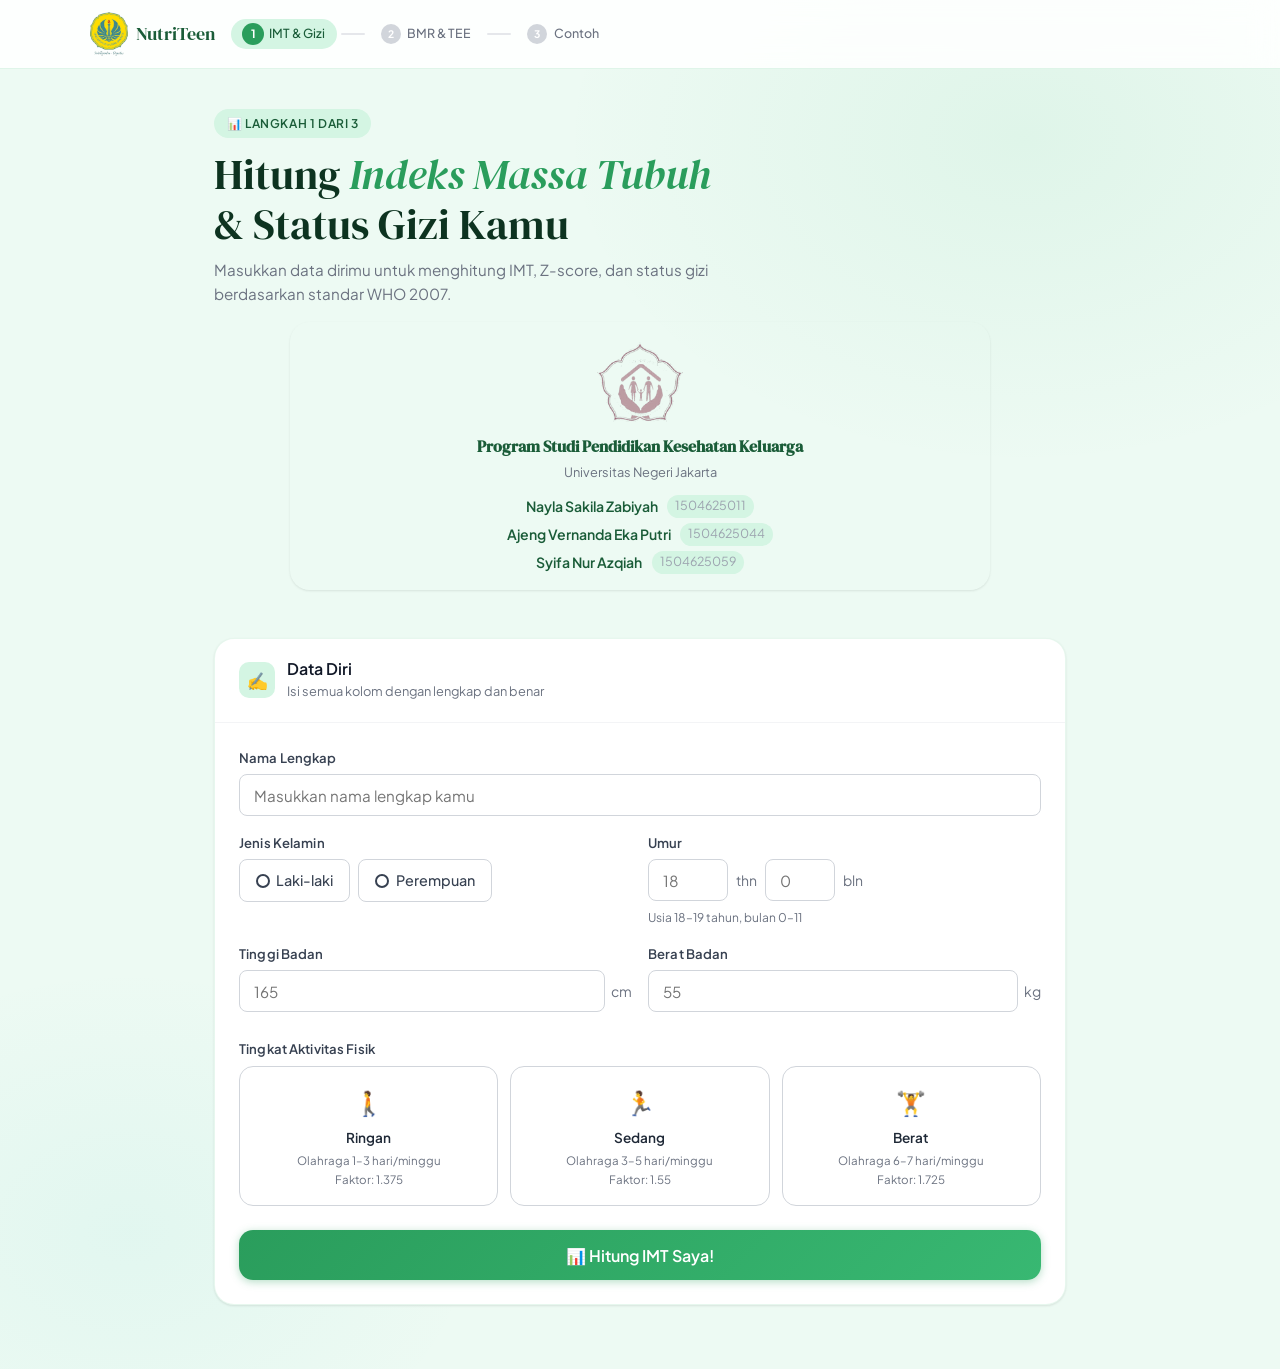
==== index.html @ 0982f043 "Upload Web Structure" ====
<!DOCTYPE html>
<html lang="id">
<head>
  <meta charset="UTF-8">
  <meta name="viewport" content="width=device-width, initial-scale=1.0">
  <title>NutriTeen — IMT & Analisis</title>
  <style>
@import url('https://fonts.googleapis.com/css2?family=DM+Serif+Display:ital@0;1&family=Plus+Jakarta+Sans:wght@300;400;500;600;700&display=swap');

:root {
  --green-900: #0d3320;
  --green-800: #1a5c38;
  --green-700: #227a4a;
  --green-600: #2a9d5c;
  --green-500: #38b872;
  --green-400: #5ecf8f;
  --green-300: #90e0b5;
  --green-100: #d4f5e3;
  --green-50:  #edfaf3;

  --teal-600: #0f7a76;
  --teal-400: #2abfb8;
  --teal-100: #ccf2f0;

  --blue-600: #1e5fa8;
  --blue-100: #dbeafe;

  --amber-600: #b45309;
  --amber-100: #fef3c7;

  --red-600: #dc2626;
  --red-100: #fee2e2;

  --neutral-900: #111827;
  --neutral-800: #1f2937;
  --neutral-700: #374151;
  --neutral-600: #4b5563;
  --neutral-500: #6b7280;
  --neutral-400: #9ca3af;
  --neutral-300: #d1d5db;
  --neutral-200: #e5e7eb;
  --neutral-100: #f3f4f6;
  --neutral-50:  #f9fafb;

  --white: #ffffff;

  --font-display: 'DM Serif Display', Georgia, serif;
  --font-body: 'Plus Jakarta Sans', sans-serif;

  --radius-sm: 8px;
  --radius-md: 14px;
  --radius-lg: 20px;
  --radius-xl: 28px;

  --shadow-sm: 0 1px 3px rgba(0,0,0,0.06), 0 1px 2px rgba(0,0,0,0.04);
  --shadow-md: 0 4px 12px rgba(0,0,0,0.08), 0 2px 4px rgba(0,0,0,0.04);
  --shadow-lg: 0 12px 32px rgba(0,0,0,0.10), 0 4px 8px rgba(0,0,0,0.04);
}

*, *::before, *::after { box-sizing: border-box; margin: 0; padding: 0; }

html { scroll-behavior: smooth; font-size: 16px; }

body {
  font-family: var(--font-body);
  background: var(--green-50);
  color: var(--neutral-900);
  min-height: 100vh;
  line-height: 1.6;
  background-image:
    radial-gradient(ellipse 60% 40% at 80% 10%, rgba(56,184,114,0.08) 0%, transparent 60%),
    radial-gradient(ellipse 50% 35% at 10% 90%, rgba(42,191,184,0.06) 0%, transparent 55%);
}

/* ─── NAVBAR ─────────────────────────────────────────── */
.navbar {
  position: sticky;
  top: 0;
  z-index: 100;
  background: rgba(255,255,255,0.88);
  backdrop-filter: blur(14px);
  -webkit-backdrop-filter: blur(14px);
  border-bottom: 1px solid rgba(56,184,114,0.15);
  padding: 0 1.5rem;
}
.navbar-inner {
  max-width: 1100px;
  margin: 0 auto;
  display: flex;
  align-items: center;
  gap: 1rem;
  height: 68px;
}
.navbar-center-brand {
  display: flex;
  align-items: center;
  gap: 0.6rem;
  margin: 0 auto;
}
.navbar-group-names {
  display: flex;
  flex-direction: column;
  gap: 1px;
  font-size: 0.7rem;
  color: var(--neutral-600);
  line-height: 1.4;
}
.navbar-group-names span { white-space: nowrap; }
.navbar-group-names em {
  font-style: normal;
  color: var(--neutral-400);
  margin-left: 0.2rem;
}
.navbar-logo {
  display: flex;
  align-items: center;
  gap: 0.5rem;
  text-decoration: none;
}
.navbar-logo-icon {
  width: 32px;
  height: 32px;
  background: linear-gradient(135deg, var(--green-500), var(--teal-400));
  border-radius: 8px;
  display: flex;
  align-items: center;
  justify-content: center;
  color: white;
  font-size: 16px;
}
.navbar-logo-text {
  font-family: var(--font-display);
  font-size: 1.1rem;
  color: var(--green-800);
  font-weight: 400;
}
.navbar-steps {
  display: flex;
  align-items: center;
  gap: 0.25rem;
}
.navbar-connector {
  width: 24px;
  height: 2px;
  background: var(--neutral-200);
  border-radius: 2px;
  position: relative;
  overflow: hidden;
}
.navbar-connector::after {
  content: '';
  position: absolute;
  inset: 0;
  background: var(--green-400);
  transform: scaleX(0);
  transform-origin: left;
  transition: transform 0.4s ease 0.1s;
}
.navbar-connector.done::after { transform: scaleX(1); }
.navbar-step {
  display: flex;
  align-items: center;
  gap: 0.4rem;
  padding: 0.3rem 0.75rem;
  border-radius: 999px;
  font-size: 0.78rem;
  font-weight: 500;
  color: var(--neutral-500);
  text-decoration: none;
  transition: all 0.2s;
  white-space: nowrap;
}
.navbar-step:hover { color: var(--green-700); background: var(--green-50); }
.navbar-step.active { background: var(--green-100); color: var(--green-800); }
.navbar-step.done   { color: var(--green-700); }
.navbar-step-num {
  width: 20px;
  height: 20px;
  border-radius: 50%;
  background: var(--neutral-300);
  display: flex;
  align-items: center;
  justify-content: center;
  font-size: 0.65rem;
  font-weight: 700;
  flex-shrink: 0;
  transition: background 0.25s, transform 0.25s;
  color: white;
}
.navbar-step.active .navbar-step-num { background: var(--green-600); transform: scale(1.1); }
.navbar-step.done   .navbar-step-num { background: var(--green-500); }
.navbar-step.done   .navbar-step-num .step-num-txt { display: none; }
.navbar-step.done   .navbar-step-num::after { content: '✓'; font-size: 0.7rem; }
.navbar-step-num span { color: white; }

/* ─── PAGE HERO ─────────────────────────────────────── */
.hero {
  max-width: 900px;
  margin: 0 auto;
  padding: 2.5rem 1.5rem 1rem;
}
.hero-label {
  display: inline-flex;
  align-items: center;
  gap: 0.4rem;
  background: var(--green-100);
  color: var(--green-800);
  padding: 0.3rem 0.8rem;
  border-radius: 999px;
  font-size: 0.75rem;
  font-weight: 600;
  letter-spacing: 0.05em;
  text-transform: uppercase;
  margin-bottom: 0.75rem;
}
.hero h1 {
  font-family: var(--font-display);
  font-size: clamp(1.8rem, 4vw, 2.6rem);
  color: var(--green-900);
  line-height: 1.2;
  margin-bottom: 0.5rem;
  font-weight: 400;
}
.hero h1 em {
  font-style: italic;
  color: var(--green-600);
}
.hero p {
  color: var(--neutral-500);
  font-size: 0.95rem;
  max-width: 520px;
}

/* ─── MAIN CONTENT ───────────────────────────────────── */
.page-body {
  max-width: 900px;
  margin: 0 auto;
  padding: 1.5rem 1.5rem 4rem;
  display: flex;
  flex-direction: column;
  gap: 1.5rem;
}

/* ─── CARD ───────────────────────────────────────────── */
.card {
  background: var(--white);
  border-radius: var(--radius-lg);
  box-shadow: var(--shadow-sm);
  border: 1px solid rgba(56,184,114,0.12);
  overflow: hidden;
}
.card-header {
  padding: 1.25rem 1.5rem;
  border-bottom: 1px solid var(--neutral-100);
  display: flex;
  align-items: center;
  gap: 0.75rem;
}
.card-header-icon {
  width: 36px;
  height: 36px;
  border-radius: 10px;
  display: flex;
  align-items: center;
  justify-content: center;
  font-size: 17px;
  flex-shrink: 0;
}
.card-header-icon.green  { background: var(--green-100); }
.card-header-icon.teal   { background: var(--teal-100); }
.card-header-icon.blue   { background: var(--blue-100); }
.card-header-icon.amber  { background: var(--amber-100); }
.card-header h2 {
  font-size: 1rem;
  font-weight: 600;
  color: var(--neutral-900);
  line-height: 1.3;
}
.card-header p {
  font-size: 0.8rem;
  color: var(--neutral-500);
  margin-top: 0.1rem;
}
.card-body { padding: 1.5rem; }

/* ─── FORM ELEMENTS ──────────────────────────────────── */
.form-grid {
  display: grid;
  grid-template-columns: 1fr 1fr;
  gap: 1rem;
}
.form-grid.cols-3 { grid-template-columns: 1fr 1fr 1fr; }
.form-full { grid-column: 1 / -1; }

.form-group { display: flex; flex-direction: column; gap: 0.4rem; }
.form-label {
  font-size: 0.82rem;
  font-weight: 600;
  color: var(--neutral-700);
  letter-spacing: 0.01em;
}
.form-input {
  width: 100%;
  padding: 0.65rem 0.9rem;
  border: 1.5px solid var(--neutral-300);
  border-radius: var(--radius-sm);
  font-family: var(--font-body);
  font-size: 0.95rem;
  color: var(--neutral-900);
  background: var(--white);
  transition: border-color 0.2s, box-shadow 0.2s;
  outline: none;
  appearance: none;
}
.form-input:focus {
  border-color: var(--green-500);
  box-shadow: 0 0 0 3px rgba(56,184,114,0.15);
}
.form-input.error { border-color: var(--red-600); }
.form-hint {
  font-size: 0.75rem;
  color: var(--neutral-500);
}
.form-error {
  font-size: 0.75rem;
  color: var(--red-600);
  display: none;
}
.form-error.show { display: block; }

/* Radio group */
.radio-group {
  display: flex;
  gap: 0.5rem;
  flex-wrap: wrap;
}
.radio-btn {
  display: flex;
  align-items: center;
  gap: 0.4rem;
  padding: 0.55rem 1rem;
  border: 1.5px solid var(--neutral-300);
  border-radius: var(--radius-sm);
  cursor: pointer;
  font-size: 0.9rem;
  font-weight: 500;
  color: var(--neutral-700);
  transition: all 0.18s;
  user-select: none;
}
.radio-btn:hover { border-color: var(--green-400); color: var(--green-700); }
.radio-btn input { display: none; }
.radio-btn.checked {
  background: var(--green-100);
  border-color: var(--green-500);
  color: var(--green-800);
}
.radio-dot {
  width: 14px; height: 14px;
  border-radius: 50%;
  border: 2px solid currentColor;
  display: flex; align-items: center; justify-content: center;
  flex-shrink: 0;
}
.radio-btn.checked .radio-dot::after {
  content: '';
  width: 6px; height: 6px;
  border-radius: 50%;
  background: var(--green-600);
}

/* Aktivitas cards */
.aktivitas-grid {
  display: grid;
  grid-template-columns: repeat(3, 1fr);
  gap: 0.75rem;
}
.aktivitas-card {
  border: 1.5px solid var(--neutral-300);
  border-radius: var(--radius-md);
  padding: 1rem;
  cursor: pointer;
  transition: all 0.18s;
  text-align: center;
}
.aktivitas-card:hover { border-color: var(--green-400); }
.aktivitas-card.checked {
  border-color: var(--green-500);
  background: var(--green-50);
}
.aktivitas-card input { display: none; }
.aktivitas-card .ak-icon { font-size: 1.5rem; margin-bottom: 0.4rem; }
.aktivitas-card .ak-title { font-size: 0.85rem; font-weight: 600; color: var(--neutral-800); }
.aktivitas-card .ak-desc { font-size: 0.72rem; color: var(--neutral-500); margin-top: 0.2rem; }

/* ─── BUTTONS ─────────────────────────────────────────── */
.btn {
  display: inline-flex;
  align-items: center;
  justify-content: center;
  gap: 0.5rem;
  padding: 0.75rem 1.5rem;
  border-radius: var(--radius-sm);
  font-family: var(--font-body);
  font-size: 0.95rem;
  font-weight: 600;
  border: none;
  cursor: pointer;
  transition: all 0.2s;
  text-decoration: none;
}
.btn-primary {
  background: linear-gradient(135deg, var(--green-600), var(--green-500));
  color: white;
  box-shadow: 0 2px 8px rgba(42,157,92,0.35);
}
.btn-primary:hover {
  background: linear-gradient(135deg, var(--green-700), var(--green-600));
  box-shadow: 0 4px 14px rgba(42,157,92,0.40);
  transform: translateY(-1px);
}
.btn-secondary {
  background: var(--white);
  color: var(--green-700);
  border: 1.5px solid var(--green-300);
}
.btn-secondary:hover {
  background: var(--green-50);
  border-color: var(--green-500);
}
.btn-teal {
  background: linear-gradient(135deg, var(--teal-600), var(--teal-400));
  color: white;
  box-shadow: 0 2px 8px rgba(42,191,184,0.3);
}
.btn-teal:hover {
  opacity: 0.9;
  transform: translateY(-1px);
}
.btn-outline {
  background: transparent;
  color: var(--neutral-600);
  border: 1.5px solid var(--neutral-300);
}
.btn-outline:hover { background: var(--neutral-100); }
.btn-lg { padding: 0.9rem 2rem; font-size: 1rem; border-radius: var(--radius-md); }
.btn-full { width: 100%; }

/* ─── RESULT CARD — STAGGERED ANIMATION ──────────────── */
@keyframes fadeUp {
  from { opacity: 0; transform: translateY(20px); }
  to   { opacity: 1; transform: translateY(0); }
}

/* Halaman 2 & 3 — cards animate on page load immediately */
.page-body > .result-section {
  opacity: 0;
  animation: fadeUp 0.45s cubic-bezier(0.22,1,0.36,1) forwards;
}
.page-body > .result-section:nth-child(1) { animation-delay: 0.05s; }
.page-body > .result-section:nth-child(2) { animation-delay: 0.13s; }
.page-body > .result-section:nth-child(3) { animation-delay: 0.21s; }
.page-body > .result-section:nth-child(4) { animation-delay: 0.29s; }
.page-body > .result-section:nth-child(5) { animation-delay: 0.37s; }
.page-body > .result-section:nth-child(6) { animation-delay: 0.45s; }
.page-body > .result-section:nth-child(7) { animation-delay: 0.53s; }

/* hasilSection cards: animate only when parent NOT hidden.
   Cards start invisible via inline opacity override, JS triggers animation */
#hasilSection:not(.hidden) .result-section {
  opacity: 0;
  animation: fadeUp 0.45s cubic-bezier(0.22,1,0.36,1) forwards;
}
#hasilSection:not(.hidden) .result-section:nth-child(1) { animation-delay: 0.05s; }
#hasilSection:not(.hidden) .result-section:nth-child(2) { animation-delay: 0.13s; }
#hasilSection:not(.hidden) .result-section:nth-child(3) { animation-delay: 0.21s; }
#hasilSection:not(.hidden) .result-section:nth-child(4) { animation-delay: 0.29s; }
#hasilSection:not(.hidden) .result-section:nth-child(5) { animation-delay: 0.37s; }
#hasilSection:not(.hidden) .result-section:nth-child(6) { animation-delay: 0.45s; }

.result-highlight {
  background: linear-gradient(135deg, var(--green-800), var(--green-600));
  border-radius: var(--radius-lg);
  padding: 1.75rem;
  color: white;
  display: flex;
  align-items: center;
  gap: 1.5rem;
  flex-wrap: wrap;
}
.result-highlight .big-num {
  font-family: var(--font-display);
  font-size: 3rem;
  line-height: 1;
}
.result-highlight .result-label {
  font-size: 0.85rem;
  opacity: 0.8;
  margin-bottom: 0.25rem;
}
.result-highlight .result-status {
  display: inline-flex;
  align-items: center;
  gap: 0.4rem;
  background: rgba(255,255,255,0.2);
  border-radius: 999px;
  padding: 0.3rem 0.8rem;
  font-size: 0.82rem;
  font-weight: 600;
  margin-top: 0.5rem;
}

/* Formula box */
.formula-box {
  background: var(--neutral-50);
  border: 1px solid var(--neutral-200);
  border-radius: var(--radius-md);
  padding: 1rem 1.25rem;
  font-family: 'Courier New', monospace;
  font-size: 0.88rem;
  color: var(--neutral-700);
  line-height: 1.8;
}
.formula-box .formula-line { display: block; }
.formula-box .formula-result {
  color: var(--green-700);
  font-weight: 700;
  border-top: 1px solid var(--neutral-200);
  margin-top: 0.5rem;
  padding-top: 0.5rem;
}

/* Stats row */
.stats-row {
  display: grid;
  grid-template-columns: repeat(auto-fit, minmax(140px, 1fr));
  gap: 0.75rem;
}
.stat-item {
  background: var(--neutral-50);
  border: 1px solid var(--neutral-200);
  border-radius: var(--radius-md);
  padding: 1rem;
}
.stat-item .stat-label { font-size: 0.75rem; color: var(--neutral-500); font-weight: 500; }
.stat-item .stat-value { font-size: 1.3rem; font-weight: 700; color: var(--neutral-900); margin-top: 0.2rem; }
.stat-item .stat-unit { font-size: 0.75rem; color: var(--neutral-500); font-weight: 400; }
.stat-item.accent-green { border-color: var(--green-300); background: var(--green-50); }
.stat-item.accent-green .stat-value { color: var(--green-700); }
.stat-item.accent-teal { border-color: var(--teal-100); background: rgba(42,191,184,0.06); }
.stat-item.accent-teal .stat-value { color: var(--teal-600); }

/* ─── TABLE ───────────────────────────────────────────── */
.data-table {
  width: 100%;
  border-collapse: collapse;
  font-size: 0.875rem;
}
.data-table th {
  background: var(--green-800);
  color: white;
  padding: 0.6rem 0.9rem;
  text-align: left;
  font-weight: 600;
  font-size: 0.8rem;
}
.data-table th:first-child { border-radius: var(--radius-sm) 0 0 0; }
.data-table th:last-child  { border-radius: 0 var(--radius-sm) 0 0; }
.data-table td {
  padding: 0.55rem 0.9rem;
  border-bottom: 1px solid var(--neutral-100);
  color: var(--neutral-700);
}
.data-table tr:last-child td { border-bottom: none; }
.data-table tr:nth-child(even) td { background: var(--neutral-50); }
.data-table tr.highlight td {
  background: var(--green-100) !important;
  color: var(--green-800);
  font-weight: 600;
}
.table-wrap { overflow-x: auto; border-radius: var(--radius-md); border: 1px solid var(--neutral-200); }

/* ─── Z-SCORE GAUGE ──────────────────────────────────── */
.zscore-gauge { padding: 1rem 0; }
.gauge-track {
  position: relative;
  height: 28px;
  border-radius: 999px;
  background: linear-gradient(to right,
    #dc2626 0%,
    #f87171 10%,
    #fb923c 20%,
    #fbbf24 35%,
    #4ade80 50%,
    #86efac 65%,
    #fbbf24 75%,
    #f97316 85%,
    #ef4444 100%
  );
  margin: 0.5rem 0 0.25rem;
}
.gauge-pointer {
  position: absolute;
  top: -6px;
  width: 4px;
  height: 40px;
  background: var(--neutral-900);
  border-radius: 2px;
  transform: translateX(-50%);
  transition: left 0.6s cubic-bezier(0.34,1.56,0.64,1);
}
.gauge-pointer::after {
  content: '';
  position: absolute;
  bottom: -6px;
  left: 50%;
  transform: translateX(-50%);
  width: 10px; height: 10px;
  border-radius: 50%;
  background: var(--neutral-900);
}
.gauge-labels {
  display: flex;
  justify-content: space-between;
  font-size: 0.72rem;
  color: var(--neutral-500);
  margin-top: 0.3rem;
}
.gauge-zones {
  display: flex;
  gap: 0.4rem;
  flex-wrap: wrap;
  margin-top: 1rem;
}
.zone-badge {
  padding: 0.25rem 0.6rem;
  border-radius: 999px;
  font-size: 0.72rem;
  font-weight: 600;
}
.zone-badge.buruk    { background: #fee2e2; color: #991b1b; }
.zone-badge.kurang   { background: #ffedd5; color: #9a3412; }
.zone-badge.normal   { background: #dcfce7; color: #166534; }
.zone-badge.lebih    { background: #fef9c3; color: #854d0e; }
.zone-badge.obesitas { background: #fee2e2; color: #991b1b; }
.zone-badge.active   { outline: 2px solid currentColor; outline-offset: 2px; }

/* ─── BB NORMAL/IDEAL ─────────────────────────────────── */
.bb-cards {
  display: grid;
  grid-template-columns: 1fr 1fr;
  gap: 1rem;
}
.bb-card {
  border-radius: var(--radius-md);
  padding: 1.25rem;
  text-align: center;
}
.bb-card.normal { background: var(--green-100); }
.bb-card.ideal  { background: var(--teal-100); }
.bb-card .bb-title { font-size: 0.8rem; font-weight: 600; color: var(--neutral-600); margin-bottom: 0.4rem; }
.bb-card .bb-range { font-family: var(--font-display); font-size: 1.4rem; color: var(--green-800); }
.bb-card.ideal .bb-range { color: var(--teal-600); }
.bb-card .bb-note { font-size: 0.72rem; color: var(--neutral-500); margin-top: 0.3rem; }

/* ─── SECTION DIVIDER ─────────────────────────────────── */
.section-divider {
  display: flex;
  align-items: center;
  gap: 0.75rem;
  color: var(--neutral-400);
  font-size: 0.78rem;
  font-weight: 500;
}
.section-divider::before, .section-divider::after {
  content: '';
  flex: 1;
  height: 1px;
  background: var(--neutral-200);
}

/* ─── ACTION BAR ──────────────────────────────────────── */
.action-bar {
  display: flex;
  gap: 0.75rem;
  flex-wrap: wrap;
  align-items: center;
}

/* ─── PRINT ───────────────────────────────────────────── */
@media print {
  .navbar, .btn, .action-bar, .no-print { display: none !important; }
  body { background: white; font-size: 13px; }
  .hero { padding: 1rem 1rem 0.5rem; }
  .page-body { padding: 0.5rem 1rem 1rem; gap: 1rem; }
  .card { box-shadow: none; border: 1px solid #ccc; page-break-inside: avoid; margin-bottom: 0.75rem; }
  .card-body { padding: 1rem; }
  .result-highlight {
    background: var(--green-800) !important;
    -webkit-print-color-adjust: exact;
    print-color-adjust: exact;
    padding: 1rem;
  }
  .gauge-track { -webkit-print-color-adjust: exact; print-color-adjust: exact; }
  .data-table th { -webkit-print-color-adjust: exact; print-color-adjust: exact; }
  .formula-box { border: 1px solid #ddd; }
  .table-scroll-inner { max-height: none !important; overflow: visible !important; }
  /* Reset animation so content is visible on print */
  .result-section, #hasilSection .result-section,
  .page-body > .result-section { opacity: 1 !important; animation: none !important; }
  .print-header {
    display: block !important;
    text-align: center;
    padding: 0.5rem 0 1rem;
    border-bottom: 2px solid var(--green-600);
    margin-bottom: 1rem;
  }
  .print-header h2 { font-size: 1.1rem; color: var(--green-800); }
  .print-header p  { font-size: 0.78rem; color: #666; }
}
/* Hidden on screen, shown on print */
.print-header { display: none; }

/* ─── DEMO MODE BANNER ────────────────────────────────── */
.demo-banner {
  display: flex;
  align-items: flex-start;
  gap: 0.75rem;
  background: linear-gradient(135deg, #fef3c7, #fde68a);
  border: 1.5px solid #fbbf24;
  border-radius: var(--radius-md);
  padding: 1rem 1.25rem;
  font-size: 0.85rem;
  color: #78350f;
}
.demo-banner-icon { font-size: 1.3rem; flex-shrink: 0; }
.demo-banner strong { display: block; margin-bottom: 0.25rem; font-size: 0.9rem; }
.demo-banner .btn { margin-top: 0.6rem; font-size: 0.82rem; padding: 0.4rem 1rem; }

/* ─── WHO TABLE SCROLL CONTAINER ─────────────────────── */
.table-scroll-outer {
  border: 1px solid var(--neutral-200);
  border-radius: var(--radius-md);
  overflow: hidden;
}
.table-scroll-inner {
  max-height: 320px;
  overflow-y: auto;
  overflow-x: auto;
}
.table-scroll-inner::-webkit-scrollbar { width: 6px; height: 6px; }
.table-scroll-inner::-webkit-scrollbar-track { background: var(--neutral-50); }
.table-scroll-inner::-webkit-scrollbar-thumb { background: var(--green-300); border-radius: 3px; }
/* Sticky header inside scrollable table */
.table-scroll-inner .data-table thead th { position: sticky; top: 0; z-index: 2; }

/* ─── RESET BTN (small, top-right of form card) ──────── */
.btn-reset {
  display: inline-flex;
  align-items: center;
  gap: 0.35rem;
  padding: 0.3rem 0.75rem;
  border-radius: 999px;
  font-size: 0.75rem;
  font-weight: 600;
  background: transparent;
  color: var(--neutral-500);
  border: 1.5px solid var(--neutral-300);
  cursor: pointer;
  transition: all 0.18s;
}
.btn-reset:hover { background: var(--red-100); color: var(--red-600); border-color: var(--red-600); }

/* ─── RESPONSIVE ──────────────────────────────────────── */
@media (max-width: 640px) {
  .form-grid { grid-template-columns: 1fr; }
  .form-grid.cols-3 { grid-template-columns: 1fr 1fr; }
  .aktivitas-grid { grid-template-columns: 1fr; }
  .bb-cards { grid-template-columns: 1fr; }
  .stats-row { grid-template-columns: 1fr 1fr; }
  .navbar-step span { display: none; }
  .result-highlight { flex-direction: column; gap: 0.75rem; }
}

/* ─── UTILITY ─────────────────────────────────────────── */
.hidden { display: none !important; }
.mt-1 { margin-top: 0.5rem; }
.mt-2 { margin-top: 1rem; }
.mt-3 { margin-top: 1.5rem; }
.mb-1 { margin-bottom: 0.5rem; }
.text-sm { font-size: 0.875rem; }
.text-xs { font-size: 0.75rem; }
.text-muted { color: var(--neutral-500); }
.font-bold { font-weight: 700; }
.text-green { color: var(--green-700); }
.text-center { text-align: center; }

/* Loading overlay */
.loading-overlay {
  position: fixed; inset: 0;
  background: rgba(255,255,255,0.85);
  backdrop-filter: blur(4px);
  display: flex; flex-direction: column; align-items: center; justify-content: center;
  z-index: 999;
  gap: 1rem;
}
.spinner {
  width: 40px; height: 40px;
  border: 3px solid var(--green-100);
  border-top-color: var(--green-500);
  border-radius: 50%;
  animation: spin 0.7s linear infinite;
}
@keyframes spin { to { transform: rotate(360deg); } }

/* Info box */
.info-box {
  display: flex;
  gap: 0.75rem;
  background: var(--blue-100);
  border-radius: var(--radius-md);
  padding: 1rem 1.25rem;
  font-size: 0.85rem;
  color: var(--blue-600);
}
.info-box-icon { flex-shrink: 0; font-size: 1.1rem; }

</style>
</head>
<body>

<!-- PRINT HEADER -->
<div class="print-header">
  <h2>🥗 NutriTeen — Laporan IMT & Analisis Gizi</h2>
  <p>Dicetak dari Aplikasi NutriTeen · Referensi WHO 2007 · Mifflin-St Jeor</p>
</div>

<!-- NAVBAR -->
<nav class="navbar no-print">
  <div class="navbar-inner">
    <a href="index.html" class="navbar-logo">
      <img src="[data-uri]" alt="UNJ" style="height:44px;width:auto;object-fit:contain;">
      <span class="navbar-logo-text">NutriTeen</span>
    </a>
    <div class="navbar-steps">
      <a href="index.html" class="navbar-step active" id="navStep1">
        <div class="navbar-step-num"><span class="step-num-txt">1</span></div>
        <span>IMT &amp; Gizi</span>
      </a>
      <div class="navbar-connector" id="navConn1"></div>
      <a href="halaman2.html" class="navbar-step" id="navStep2">
        <div class="navbar-step-num"><span class="step-num-txt">2</span></div>
        <span>BMR &amp; TEE</span>
      </a>
      <div class="navbar-connector" id="navConn2"></div>
      <a href="halaman3.html" class="navbar-step" id="navStep3">
        <div class="navbar-step-num"><span class="step-num-txt">3</span></div>
        <span>Contoh</span>
      </a>
    </div>
  </div>
</nav>

<!-- HERO -->
<div class="hero">
  <div class="hero-label">📊 Langkah 1 dari 3</div>
  <h1>Hitung <em>Indeks Massa Tubuh</em><br>&amp; Status Gizi Kamu</h1>
  <p>Masukkan data dirimu untuk menghitung IMT, Z-score, dan status gizi berdasarkan standar WHO 2007.</p>
</div>


<!-- CARD NAMA KELOMPOK -->
<div class="card no-print" style="margin:0 auto 1.5rem;max-width:700px;background:linear-gradient(135deg,var(--green-50),var(--teal-50));border:1.5px solid var(--green-200);">
  <div style="display:flex;flex-direction:column;align-items:center;padding:1.25rem 1.5rem 1rem;gap:0.75rem">
    <img src="[data-uri]" alt="PKK" style="height:80px;width:auto;object-fit:contain;">
    <div style="text-align:center">
      <div style="font-family:var(--font-display);font-size:1rem;color:var(--green-800);font-weight:600;margin-bottom:0.15rem">Program Studi Pendidikan Kesehatan Keluarga</div>
      <div style="font-size:0.8rem;color:var(--neutral-500);margin-bottom:0.75rem">Universitas Negeri Jakarta</div>
      <div style="display:flex;flex-direction:column;gap:0.3rem">
        <div style="display:flex;justify-content:center;align-items:center;gap:0.6rem;font-size:0.88rem">
          <span style="font-weight:600;color:var(--green-800)">Nayla Sakila Zabiyah</span>
          <span style="color:var(--neutral-400);font-size:0.78rem;background:var(--green-100);padding:0.1rem 0.5rem;border-radius:999px">1504625011</span>
        </div>
        <div style="display:flex;justify-content:center;align-items:center;gap:0.6rem;font-size:0.88rem">
          <span style="font-weight:600;color:var(--green-800)">Ajeng Vernanda Eka Putri</span>
          <span style="color:var(--neutral-400);font-size:0.78rem;background:var(--green-100);padding:0.1rem 0.5rem;border-radius:999px">1504625044</span>
        </div>
        <div style="display:flex;justify-content:center;align-items:center;gap:0.6rem;font-size:0.88rem">
          <span style="font-weight:600;color:var(--green-800)">Syifa Nur Azqiah</span>
          <span style="color:var(--neutral-400);font-size:0.78rem;background:var(--green-100);padding:0.1rem 0.5rem;border-radius:999px">1504625059</span>
        </div>
      </div>
    </div>
  </div>
</div>

<div class="page-body">

  <!-- FORM CARD -->
  <div class="card" id="formCard">
    <div class="card-header">
      <div class="card-header-icon green">✍️</div>
      <div style="flex:1">
        <h2>Data Diri</h2>
        <p>Isi semua kolom dengan lengkap dan benar</p>
      </div>
      <button type="button" class="btn-reset no-print" id="btnReset"
        style="display:none" onclick="resetForm()">↺ Hitung Ulang</button>
    </div>
    <div class="card-body">
      <form id="formIMT" novalidate>

        <div class="form-group" style="margin-bottom:1rem">
          <label class="form-label">Nama Lengkap</label>
          <input type="text" id="nama" class="form-input" placeholder="Masukkan nama lengkap kamu">
          <span class="form-error" id="err-nama">Nama wajib diisi.</span>
        </div>

        <div class="form-grid">
          <!-- Jenis Kelamin -->
          <div class="form-group">
            <label class="form-label">Jenis Kelamin</label>
            <div class="radio-group">
              <label class="radio-btn">
                <input type="radio" name="jenisKelamin" value="male">
                <div class="radio-dot"></div> Laki-laki
              </label>
              <label class="radio-btn">
                <input type="radio" name="jenisKelamin" value="female">
                <div class="radio-dot"></div> Perempuan
              </label>
            </div>
            <span class="form-error" id="err-jk">Pilih jenis kelamin.</span>
          </div>

          <!-- Umur -->
          <div class="form-group">
            <label class="form-label">Umur</label>
            <div style="display:flex;gap:0.5rem;align-items:center">
              <input type="number" id="umurTahun" class="form-input"
                placeholder="18" min="18" max="19" style="width:80px">
              <span class="text-sm text-muted">thn</span>
              <input type="number" id="umurBulan" class="form-input"
                placeholder="0" min="0" max="11" style="width:70px">
              <span class="text-sm text-muted">bln</span>
            </div>
            <span class="form-hint">Usia 18–19 tahun, bulan 0–11</span>
            <span class="form-error" id="err-umur">Umur harus 18–19 tahun (bulan 0–11).</span>
          </div>

          <!-- Tinggi Badan -->
          <div class="form-group">
            <label class="form-label">Tinggi Badan</label>
            <div style="display:flex;align-items:center;gap:0.4rem">
              <input type="number" id="tinggiBadan" class="form-input"
                placeholder="165" min="100" max="250" step="0.1">
              <span class="text-sm text-muted" style="white-space:nowrap">cm</span>
            </div>
            <span class="form-hint" id="tinggiMeter" style="color:var(--green-600);font-weight:500"></span>
            <span class="form-error" id="err-tb">Tinggi badan tidak valid (100–250 cm).</span>
          </div>

          <!-- Berat Badan -->
          <div class="form-group">
            <label class="form-label">Berat Badan</label>
            <div style="display:flex;align-items:center;gap:0.4rem">
              <input type="number" id="beratBadan" class="form-input"
                placeholder="55" min="20" max="200" step="0.1">
              <span class="text-sm text-muted">kg</span>
            </div>
            <span class="form-error" id="err-bb">Berat badan tidak valid (20–200 kg).</span>
          </div>
        </div>

        <!-- Aktivitas -->
        <div class="form-group" style="margin-top:1.25rem">
          <label class="form-label">Tingkat Aktivitas Fisik</label>
          <div class="aktivitas-grid">
            <label class="aktivitas-card">
              <input type="radio" name="aktivitas" value="ringan">
              <div class="ak-icon">🚶</div>
              <div class="ak-title">Ringan</div>
              <div class="ak-desc">Olahraga 1–3 hari/minggu<br>Faktor: 1.375</div>
            </label>
            <label class="aktivitas-card">
              <input type="radio" name="aktivitas" value="sedang">
              <div class="ak-icon">🏃</div>
              <div class="ak-title">Sedang</div>
              <div class="ak-desc">Olahraga 3–5 hari/minggu<br>Faktor: 1.55</div>
            </label>
            <label class="aktivitas-card">
              <input type="radio" name="aktivitas" value="berat">
              <div class="ak-icon">🏋️</div>
              <div class="ak-title">Berat</div>
              <div class="ak-desc">Olahraga 6–7 hari/minggu<br>Faktor: 1.725</div>
            </label>
          </div>
          <span class="form-error" id="err-aktivitas">Pilih tingkat aktivitas fisik.</span>
        </div>

        <div style="margin-top:1.5rem">
          <button type="submit" class="btn btn-primary btn-lg btn-full">
            📊 Hitung IMT Saya!
          </button>
        </div>
      </form>
    </div>
  </div>

  <!-- HASIL SECTION -->
  <div id="hasilSection" class="hidden">

    <!-- 1. Hasil IMT -->
    <div class="card result-section">
      <div class="card-header">
        <div class="card-header-icon green">📊</div>
        <div><h2>Hasil IMT Kamu</h2><p>IMT adalah indikator sederhana untuk menilai status berat badan seseorang yang dihitung dari perbandingan antara berat badan (kg) dan tinggi badan kuadrat (m²). IMT digunakan untuk mengklasifikasikan apakah seseorang termasuk kurus, normal, kelebihan berat badan, atau obesitas.</p></div>
      </div>
      <div class="card-body">
        <div class="result-highlight">
          <div>
            <div class="result-label">Indeks Massa Tubuh (IMT)</div>
            <div class="big-num" id="hasilIMT">—</div>
            <div style="font-size:0.85rem;opacity:0.7">kg/m²</div>
            <div class="result-status" id="hasilStatus">—</div>
          </div>
          <div style="flex:1;min-width:200px">
            <div style="font-size:0.82rem;opacity:0.7;margin-bottom:0.5rem">Data Pengukuran</div>
            <div id="ringkasanData" style="font-size:0.9rem;line-height:2;opacity:0.9"></div>
          </div>
        </div>
        <div style="margin-top:1.25rem">
          <div class="form-label" style="margin-bottom:0.5rem">Rumus Perhitungan IMT</div>
          <div class="formula-box" id="formulaIMT"></div>
        </div>
      </div>
    </div>

    <!-- 2. Tabel Klasifikasi IMT -->
    <div class="card result-section">
      <div class="card-header">
        <div class="card-header-icon teal">📋</div>
        <div><h2>Tabel Klasifikasi IMT</h2><p>Kategori status gizi berdasarkan nilai IMT (WHO)</p></div>
      </div>
      <div class="card-body">
        <div class="table-wrap">
          <table class="data-table" id="tabelKlasifikasi">
            <thead><tr><th>Klasifikasi</th><th>Rentang IMT (kg/m²)</th><th>Keterangan</th></tr></thead>
            <tbody></tbody>
          </table>
        </div>
      </div>
    </div>

    <!-- 3. Tabel WHO ±3 bulan -->
    <div class="card result-section">
      <div class="card-header">
        <div class="card-header-icon blue">🌍</div>
        <div><h2>Tabel Referensi Median IMT (WHO 2007)</h2><p id="labelTabelWHO">Data usia sekitar kamu</p></div>
      </div>
      <div class="card-body">
        <div style="display:flex;align-items:center;justify-content:space-between;margin-bottom:0.75rem;flex-wrap:wrap;gap:0.5rem">
          <p class="text-xs text-muted" id="whoTableNote">
            Menampilkan ±3 bulan di sekitar usia kamu · Baris hijau = usiamu
          </p>
          <button type="button" class="btn-reset no-print" id="btnToggleWHO" onclick="toggleTabelWHO()">
            ⊕ Tampilkan Semua (24 baris)
          </button>
        </div>
        <div class="table-scroll-outer">
          <div class="table-scroll-inner">
            <table class="data-table" id="tabelWHO">
              <thead>
                <tr>
                  <th>Usia</th><th>−3 SD</th><th>−2 SD</th><th>−1 SD</th>
                  <th>Median</th><th>+1 SD</th><th>+2 SD</th><th>+3 SD</th>
                </tr>
              </thead>
              <tbody id="whoTbody"></tbody>
            </table>
          </div>
        </div>
        <p class="text-xs text-muted" style="margin-top:0.5rem">
          Sumber: WHO Growth Reference 2007 — IMT untuk usia 18–19 tahun
        </p>
      </div>
    </div>

    <!-- 4. SD & Z-score -->
    <div class="card result-section">
      <div class="card-header">
        <div class="card-header-icon amber">📐</div>
        <div><h2>Standar Deviasi &amp; Z-score</h2><p>Standar deviasi adalah ukuran yang menunjukkan seberapa jauh data menyebar dari nilai rata-rata (mean).</p></div>
      </div>
      <div class="card-body">
        <!-- Penjelasan SD & Z-score -->
        <div style="background:var(--blue-50);border:1px solid var(--blue-200);border-radius:var(--radius-md);padding:1rem;margin-bottom:1rem">
          <div style="font-weight:600;color:var(--blue-900);margin-bottom:0.5rem">📖 Memahami Standar Deviasi &amp; Z-score</div>
          <div style="font-size:0.9rem;line-height:1.6;color:var(--neutral-700)">
            <p style="margin-bottom:0.5rem"><strong>Standar Deviasi (SD):</strong> Mengukur seberapa jauh nilai IMT kamu tersebar dari nilai rata-rata (median). SD yang lebih besar berarti data lebih tersebar.</p>
            <p style="margin-bottom:0.5rem"><strong>Z-score:</strong> Angka yang menunjukkan posisi IMT kamu relatif terhadap rata-rata dalam satuan standar deviasi. Nilai ini membantu menentukan status gizi yang lebih akurat.</p>
            <p><strong>Cara Membaca:</strong> Setiap garis di visualisasi bawah mewakili 1 SD. Jika Z-score kamu adalah +1.5, itu berarti IMT kamu 1.5 kali SD di atas rata-rata.</p>
          </div>
        </div>
        <div class="stats-row">
          <div class="stat-item">
            <div class="stat-label">Median IMT (WHO)</div>
            <div class="stat-value" id="nilaiMedian">—</div>
            <div class="stat-unit">kg/m²</div>
          </div>
          <div class="stat-item accent-green">
            <div class="stat-label">Standar Deviasi</div>
            <div class="stat-value" id="nilaiSD">—</div>
            <div class="stat-unit">kg/m²</div>
          </div>
          <div class="stat-item accent-teal">
            <div class="stat-label">Z-score</div>
            <div class="stat-value" id="nilaiZscore">—</div>
            <div class="stat-unit">SD units</div>
          </div>
        </div>

        <div style="display:grid;grid-template-columns:1fr 1fr;gap:1rem;margin-top:1rem">
          <div>
            <div class="form-label" style="margin-bottom:0.4rem;font-size:0.78rem">Rumus Standar Deviasi</div>
            <div class="formula-box" id="formulaSD" style="font-size:0.82rem"></div>
          </div>
          <div>
            <div class="form-label" style="margin-bottom:0.4rem;font-size:0.78rem">Rumus Z-score</div>
            <div class="formula-box" id="formulaZ" style="font-size:0.82rem"></div>
          </div>
        </div>

        <!-- Gauge -->
        <div class="zscore-gauge" style="margin-top:1.25rem">
          <div class="form-label" style="margin-bottom:0.5rem"><h2>Visualisasi Posisi Z-score</h2></div>
          <p>Garfik di bawah menunjukkan posisi Z-score kamu dalam distribusi normal. Setiap zona memiliki kategori gizi yang berbeda.</p>

          <div class="gauge-track">
            <div class="gauge-pointer" id="gaugePointer" style="left:50%"></div>
          </div>
          <div class="gauge-labels" style="font-size:1rem;font-weight:600">
            <span>−3</span><span>−2</span><span>−1</span><span>0</span>
            <span>+1</span><span>+2</span><span>+3</span>
          </div>
          <div class="gauge-zones" style="font-size:0.95rem;font-weight:500;gap:0.5rem">
            <span class="zone-badge buruk"    id="zb-buruk">&lt;−3 Gizi Buruk</span>
            <span class="zone-badge kurang"   id="zb-kurang">−3 s/d −2 Gizi Kurang</span>
            <span class="zone-badge normal"   id="zb-normal">−2 s/d +1 Normal</span>
            <span class="zone-badge lebih"    id="zb-lebih">+1 s/d +2 Gizi Lebih</span>
            <span class="zone-badge obesitas" id="zb-obesitas">+2 s/d +3 Obesitas</span>
          </div>

          <!-- Penjelasan Zona -->
          <div style="background:var(--neutral-50);border:1px solid var(--neutral-200);border-radius:var(--radius-md);padding:1rem;margin-top:1rem">
            <div style="font-weight:600;color:var(--neutral-900);margin-bottom:0.5rem">📊 Penjelasan Zona Z-score</div>
            <div style="font-size:0.85rem;line-height:1.7;color:var(--neutral-700)">
              <div style="margin-bottom:0.4rem"><span style="font-weight:600;color:#991b1b">🔴 Gizi Buruk (Z &lt; −3):</span> IMT jauh di bawah rata-rata, perlu intervensi medis.</div>
              <div style="margin-bottom:0.4rem"><span style="font-weight:600;color:#9a3412">🟠 Gizi Kurang (−3 ≤ Z &lt; −2):</span> IMT di bawah rata-rata, perlu peningkatan gizi.</div>
              <div style="margin-bottom:0.4rem"><span style="font-weight:600;color:#166534">🟢 Normal (−2 ≤ Z ≤ +1):</span> IMT dalam rentang normal yang sehat. Target yang ingin dicapai!</div>
              <div style="margin-bottom:0.4rem"><span style="font-weight:600;color:#854d0e">🟡 Gizi Lebih (1 &lt; Z ≤ +2):</span> IMT di atas rata-rata, perlu penyesuaian pola makan.</div>
              <div><span style="font-weight:600;color:#991b1b">🔴 Obesitas (Z &gt; +2):</span> IMT jauh di atas rata-rata, perlu tindakan kesehatan segera.</div>
            </div>
          </div>

          <div id="statusGiziBox"
            style="margin-top:1rem;padding:1rem;border-radius:var(--radius-md);
                   background:var(--green-50);border:1px solid var(--green-200)"></div>
        </div>
      </div>
    </div>

    <!-- 5. BB Normal & Ideal -->
    <div class="card result-section">
      <div class="card-header">
        <div class="card-header-icon green">⚖️</div>
        <div><h2>Berat Badan Normal &amp; Ideal</h2><p>Rekomendasi berat badan berdasarkan tinggi badan kamu</p></div>
      </div>
      <div class="card-body">
        <div class="bb-cards">
          <div class="bb-card normal">
            <div class="bb-title">Berat Badan Normal</div>
            <div class="bb-range" id="bbNormal">— kg</div>
            <div class="bb-note">Rentang IMT −2SD hingga +2SD × TB²</div>
          </div>
          <div class="bb-card ideal">
            <div class="bb-title">Berat Badan Ideal</div>
            <div class="bb-range" id="bbIdeal">— kg</div>
            <div class="bb-note">Formula Broca: (TB cm − 100) × 85%</div>
          </div>
        </div>
        <div style="display:grid;grid-template-columns:1fr 1fr;gap:1rem;margin-top:1rem">
          <div>
            <div class="form-label" style="margin-bottom:0.4rem;font-size:0.78rem">Rumus BB Normal</div>
            <div class="formula-box" id="formulaBBN" style="font-size:0.8rem"></div>
          </div>
          <div>
            <div class="form-label" style="margin-bottom:0.4rem;font-size:0.78rem">Rumus BB Ideal (Broca)</div>
            <div class="formula-box" id="formulaBBI" style="font-size:0.8rem"></div>
          </div>
        </div>
      </div>
    </div>

    <!-- 6. Tombol Aksi -->
    <div class="card result-section no-print">
      <div class="card-body">
        <div style="text-align:center;margin-bottom:1rem">
          <div style="font-family:var(--font-display);font-size:1.2rem;color:var(--green-800);margin-bottom:0.3rem">
            Lanjut ke Perhitungan BMR &amp; TEE
          </div>
          <p class="text-sm text-muted">Hitung kebutuhan kalori harianmu berdasarkan hasil di atas</p>
        </div>
        <div class="action-bar" style="justify-content:center">
          <button onclick="window.print()" class="btn btn-outline">🖨️ Cetak / Simpan PDF</button>
          <button onclick="resetForm()" class="btn btn-secondary">↺ Hitung Ulang</button>
          <a href="halaman2.html" class="btn btn-teal btn-lg">🔥 Hitung BMR &amp; TEE Saya! →</a>
        </div>
      </div>
    </div>

  </div><!-- /hasilSection -->
</div><!-- /page-body -->

<script>
// ═══════════════════════════════════════════════════════
//  DATA & CALCULATION ENGINE
//  Aplikasi Perhitungan Gizi Remaja 18–19 Tahun
// ═══════════════════════════════════════════════════════

// ─── DATA WHO 2007: MEDIAN IMT PER USIA ─────────────────
// Sumber: WHO 2007 growth reference (IMT-for-age, 5–19 tahun)
// Satuan: kg/m², usia dalam bulan
// Kolom: median, -1SD, -2SD, -3SD, +1SD, +2SD, +3SD

const WHO_DATA = {
  male: [
    // usia_bulan, median, neg1SD, neg2SD, neg3SD, pos1SD, pos2SD, pos3SD
    { months: 216, median: 21.1, neg1SD: 18.5, neg2SD: 16.4, neg3SD: 14.7, pos1SD: 24.6, pos2SD: 29.4, pos3SD: 36.3 }, // 18y0m
    { months: 217, median: 21.1, neg1SD: 18.5, neg2SD: 16.4, neg3SD: 14.7, pos1SD: 24.6, pos2SD: 29.4, pos3SD: 36.3 },
    { months: 218, median: 21.2, neg1SD: 18.6, neg2SD: 16.4, neg3SD: 14.7, pos1SD: 24.7, pos2SD: 29.5, pos3SD: 36.5 },
    { months: 219, median: 21.2, neg1SD: 18.6, neg2SD: 16.5, neg3SD: 14.8, pos1SD: 24.8, pos2SD: 29.6, pos3SD: 36.6 },
    { months: 220, median: 21.3, neg1SD: 18.7, neg2SD: 16.5, neg3SD: 14.8, pos1SD: 24.9, pos2SD: 29.7, pos3SD: 36.7 },
    { months: 221, median: 21.3, neg1SD: 18.7, neg2SD: 16.5, neg3SD: 14.8, pos1SD: 24.9, pos2SD: 29.8, pos3SD: 36.8 },
    { months: 222, median: 21.4, neg1SD: 18.8, neg2SD: 16.6, neg3SD: 14.9, pos1SD: 25.0, pos2SD: 29.9, pos3SD: 37.0 },
    { months: 223, median: 21.4, neg1SD: 18.8, neg2SD: 16.6, neg3SD: 14.9, pos1SD: 25.1, pos2SD: 30.0, pos3SD: 37.1 },
    { months: 224, median: 21.5, neg1SD: 18.9, neg2SD: 16.7, neg3SD: 14.9, pos1SD: 25.1, pos2SD: 30.1, pos3SD: 37.2 },
    { months: 225, median: 21.5, neg1SD: 18.9, neg2SD: 16.7, neg3SD: 15.0, pos1SD: 25.2, pos2SD: 30.2, pos3SD: 37.3 },
    { months: 226, median: 21.6, neg1SD: 19.0, neg2SD: 16.7, neg3SD: 15.0, pos1SD: 25.3, pos2SD: 30.3, pos3SD: 37.4 },
    { months: 227, median: 21.6, neg1SD: 19.0, neg2SD: 16.8, neg3SD: 15.0, pos1SD: 25.3, pos2SD: 30.4, pos3SD: 37.5 },
    { months: 228, median: 21.7, neg1SD: 19.1, neg2SD: 16.8, neg3SD: 15.1, pos1SD: 25.4, pos2SD: 30.5, pos3SD: 37.6 }, // 19y0m
    { months: 229, median: 21.7, neg1SD: 19.1, neg2SD: 16.9, neg3SD: 15.1, pos1SD: 25.5, pos2SD: 30.6, pos3SD: 37.7 },
    { months: 230, median: 21.8, neg1SD: 19.2, neg2SD: 16.9, neg3SD: 15.1, pos1SD: 25.5, pos2SD: 30.6, pos3SD: 37.8 },
    { months: 231, median: 21.8, neg1SD: 19.2, neg2SD: 16.9, neg3SD: 15.2, pos1SD: 25.6, pos2SD: 30.7, pos3SD: 37.9 },
    { months: 232, median: 21.9, neg1SD: 19.2, neg2SD: 17.0, neg3SD: 15.2, pos1SD: 25.7, pos2SD: 30.8, pos3SD: 38.0 },
    { months: 233, median: 21.9, neg1SD: 19.3, neg2SD: 17.0, neg3SD: 15.2, pos1SD: 25.7, pos2SD: 30.9, pos3SD: 38.1 },
    { months: 234, median: 22.0, neg1SD: 19.3, neg2SD: 17.0, neg3SD: 15.3, pos1SD: 25.8, pos2SD: 31.0, pos3SD: 38.2 },
    { months: 235, median: 22.0, neg1SD: 19.4, neg2SD: 17.1, neg3SD: 15.3, pos1SD: 25.9, pos2SD: 31.1, pos3SD: 38.3 },
    { months: 236, median: 22.1, neg1SD: 19.4, neg2SD: 17.1, neg3SD: 15.3, pos1SD: 25.9, pos2SD: 31.2, pos3SD: 38.4 },
    { months: 237, median: 22.1, neg1SD: 19.5, neg2SD: 17.1, neg3SD: 15.4, pos1SD: 26.0, pos2SD: 31.2, pos3SD: 38.5 },
    { months: 238, median: 22.2, neg1SD: 19.5, neg2SD: 17.2, neg3SD: 15.4, pos1SD: 26.1, pos2SD: 31.3, pos3SD: 38.6 },
    { months: 239, median: 22.2, neg1SD: 19.5, neg2SD: 17.2, neg3SD: 15.4, pos1SD: 26.1, pos2SD: 31.4, pos3SD: 38.7 },
  ],
  female: [
    { months: 216, median: 21.4, neg1SD: 18.7, neg2SD: 16.6, neg3SD: 14.9, pos1SD: 24.7, pos2SD: 29.1, pos3SD: 35.4 },
    { months: 217, median: 21.4, neg1SD: 18.7, neg2SD: 16.7, neg3SD: 14.9, pos1SD: 24.8, pos2SD: 29.2, pos3SD: 35.5 },
    { months: 218, median: 21.5, neg1SD: 18.8, neg2SD: 16.7, neg3SD: 14.9, pos1SD: 24.8, pos2SD: 29.2, pos3SD: 35.5 },
    { months: 219, median: 21.5, neg1SD: 18.8, neg2SD: 16.7, neg3SD: 15.0, pos1SD: 24.9, pos2SD: 29.3, pos3SD: 35.6 },
    { months: 220, median: 21.5, neg1SD: 18.8, neg2SD: 16.8, neg3SD: 15.0, pos1SD: 24.9, pos2SD: 29.3, pos3SD: 35.7 },
    { months: 221, median: 21.6, neg1SD: 18.9, neg2SD: 16.8, neg3SD: 15.0, pos1SD: 25.0, pos2SD: 29.4, pos3SD: 35.7 },
    { months: 222, median: 21.6, neg1SD: 18.9, neg2SD: 16.8, neg3SD: 15.0, pos1SD: 25.0, pos2SD: 29.4, pos3SD: 35.8 },
    { months: 223, median: 21.6, neg1SD: 18.9, neg2SD: 16.8, neg3SD: 15.1, pos1SD: 25.0, pos2SD: 29.5, pos3SD: 35.8 },
    { months: 224, median: 21.7, neg1SD: 19.0, neg2SD: 16.9, neg3SD: 15.1, pos1SD: 25.1, pos2SD: 29.5, pos3SD: 35.9 },
    { months: 225, median: 21.7, neg1SD: 19.0, neg2SD: 16.9, neg3SD: 15.1, pos1SD: 25.1, pos2SD: 29.6, pos3SD: 35.9 },
    { months: 226, median: 21.7, neg1SD: 19.0, neg2SD: 16.9, neg3SD: 15.1, pos1SD: 25.2, pos2SD: 29.6, pos3SD: 36.0 },
    { months: 227, median: 21.8, neg1SD: 19.1, neg2SD: 16.9, neg3SD: 15.2, pos1SD: 25.2, pos2SD: 29.7, pos3SD: 36.0 },
    { months: 228, median: 21.8, neg1SD: 19.1, neg2SD: 17.0, neg3SD: 15.2, pos1SD: 25.2, pos2SD: 29.7, pos3SD: 36.1 },
    { months: 229, median: 21.8, neg1SD: 19.1, neg2SD: 17.0, neg3SD: 15.2, pos1SD: 25.3, pos2SD: 29.7, pos3SD: 36.1 },
    { months: 230, median: 21.9, neg1SD: 19.1, neg2SD: 17.0, neg3SD: 15.2, pos1SD: 25.3, pos2SD: 29.8, pos3SD: 36.2 },
    { months: 231, median: 21.9, neg1SD: 19.2, neg2SD: 17.0, neg3SD: 15.3, pos1SD: 25.3, pos2SD: 29.8, pos3SD: 36.2 },
    { months: 232, median: 21.9, neg1SD: 19.2, neg2SD: 17.1, neg3SD: 15.3, pos1SD: 25.4, pos2SD: 29.9, pos3SD: 36.3 },
    { months: 233, median: 22.0, neg1SD: 19.2, neg2SD: 17.1, neg3SD: 15.3, pos1SD: 25.4, pos2SD: 29.9, pos3SD: 36.3 },
    { months: 234, median: 22.0, neg1SD: 19.2, neg2SD: 17.1, neg3SD: 15.3, pos1SD: 25.4, pos2SD: 29.9, pos3SD: 36.4 },
    { months: 235, median: 22.0, neg1SD: 19.3, neg2SD: 17.1, neg3SD: 15.4, pos1SD: 25.5, pos2SD: 30.0, pos3SD: 36.4 },
    { months: 236, median: 22.1, neg1SD: 19.3, neg2SD: 17.2, neg3SD: 15.4, pos1SD: 25.5, pos2SD: 30.0, pos3SD: 36.5 },
    { months: 237, median: 22.1, neg1SD: 19.3, neg2SD: 17.2, neg3SD: 15.4, pos1SD: 25.5, pos2SD: 30.1, pos3SD: 36.5 },
    { months: 238, median: 22.1, neg1SD: 19.4, neg2SD: 17.2, neg3SD: 15.4, pos1SD: 25.6, pos2SD: 30.1, pos3SD: 36.6 },
    { months: 239, median: 22.2, neg1SD: 19.4, neg2SD: 17.2, neg3SD: 15.5, pos1SD: 25.6, pos2SD: 30.1, pos3SD: 36.6 },
  ]
};

// ─── KLASIFIKASI IMT (WHO) ────────────────────────────────
const IMT_KLASIFIKASI = [
  { label: 'Sangat Kurus',   min: 0,    max: 17.0,  class: 'buruk',    desc: 'Kekurangan berat badan tingkat berat' },
  { label: 'Kurus',          min: 17.0, max: 18.5,  class: 'kurang',   desc: 'Kekurangan berat badan tingkat ringan' },
  { label: 'Normal',         min: 18.5, max: 25.0,  class: 'normal',   desc: 'Berat badan ideal' },
  { label: 'Gemuk / Lebih',  min: 25.0, max: 27.0,  class: 'lebih',    desc: 'Kelebihan berat badan tingkat ringan' },
  { label: 'Obesitas',       min: 27.0, max: 999,   class: 'obesitas', desc: 'Kelebihan berat badan tingkat berat' },
];

// ─── AKTIVITAS FISIK ──────────────────────────────────────
const AKTIVITAS_DATA = [
  {
    key: 'ringan',
    label: 'Ringan',
    icon: '🚶',
    factor: 1.375,
    desc: 'Olahraga ringan 1–3 hari/minggu',
    contoh: 'Jalan kaki, pekerjaan kantor, kegiatan rumah tangga ringan'
  },
  {
    key: 'sedang',
    label: 'Sedang',
    icon: '🏃',
    factor: 1.55,
    desc: 'Olahraga sedang 3–5 hari/minggu',
    contoh: 'Jogging, bersepeda, renang santai, pelajar aktif'
  },
  {
    key: 'berat',
    label: 'Berat',
    icon: '🏋️',
    factor: 1.725,
    desc: 'Olahraga berat 6–7 hari/minggu',
    contoh: 'Latihan intensif, atlet, pekerjaan fisik berat'
  },
];

// ═══════════════════════════════════════════════════════
//  FUNGSI KALKULASI
// ═══════════════════════════════════════════════════════

/**
 * Hitung total usia dalam bulan
 */
function hitungUsiaBulan(tahun, bulan) {
  return (tahun * 12) + bulan;
}

/**
 * Ambil data WHO sesuai usia & jenis kelamin
 */
function getWHOData(usiaBulan, jenisKelamin) {
  const dataset = WHO_DATA[jenisKelamin];
  // Clamp ke range 216–239 bulan (18–19 tahun)
  const clampedMonths = Math.max(216, Math.min(239, usiaBulan));
  return dataset.find(d => d.months === clampedMonths) || dataset[0];
}

/**
 * Hitung IMT
 * IMT = BB (kg) / TB² (m²)
 */
function hitungIMT(beratKg, tinggiM) {
  return beratKg / (tinggiM * tinggiM);
}

/**
 * Klasifikasi IMT standar WHO
 */
function klasifikasiIMT(imt) {
  for (const k of IMT_KLASIFIKASI) {
    if (imt >= k.min && imt < k.max) return k;
  }
  return IMT_KLASIFIKASI[IMT_KLASIFIKASI.length - 1];
}

/**
 * Hitung Standar Deviasi
 * SD = Median - (tabel -1SD)  (menggunakan sisi bawah dari median)
 * atau menggunakan interpolasi antara SD
 */
function hitungSD(whoRow) {
  // SD = median - nilai pada -1SD
  return whoRow.median - whoRow.neg1SD;
}

/**
 * Hitung Z-score
 * Z = (IMT - Median) / SD
 */
function hitungZScore(imt, median, sd) {
  return (imt - median) / sd;
}

/**
 * Status gizi berdasarkan Z-score (WHO 2007)
 */
function statusGizi(zscore) {
  if (zscore < -3)        return { label: 'Gizi Buruk',   class: 'buruk',    emoji: '⚠️', desc: 'Sangat kekurangan gizi, perlu penanganan segera' };
  if (zscore < -2)        return { label: 'Gizi Kurang',  class: 'kurang',   emoji: '📉', desc: 'Kekurangan gizi, perlu peningkatan asupan' };
  if (zscore <= 1)        return { label: 'Gizi Normal',  class: 'normal',   emoji: '✅', desc: 'Status gizi baik, pertahankan pola makan sehat' };
  if (zscore <= 2)        return { label: 'Gizi Lebih',   class: 'lebih',    emoji: '📈', desc: 'Kelebihan gizi ringan, perlu kontrol pola makan' };
  if (zscore <= 3)        return { label: 'Obesitas',     class: 'obesitas', emoji: '🔴', desc: 'Obesitas, disarankan konsultasi tenaga gizi' };
  return                         { label: 'Obesitas II',  class: 'obesitas', emoji: '🔴', desc: 'Obesitas berat, segera konsultasi dokter/ahli gizi' };
}

/**
 * Berat badan normal menggunakan IMT
 * BB Normal = Median IMT × TB² (m²)
 * Range: BB pada -2SD hingga +2SD
 */
function hitungBBNormal(whoRow, tinggiM) {
  const bbMin  = whoRow.neg2SD * (tinggiM * tinggiM);
  const bbMax  = whoRow.pos2SD * (tinggiM * tinggiM);
  const bbMed  = whoRow.median * (tinggiM * tinggiM);
  return { min: bbMin, max: bbMax, median: bbMed };
}

/**
 * Berat badan ideal (Broca formula)
 * BB Ideal = (TB cm - 100) - ((TB cm - 100) × 15%)
 *          = (TB cm - 100) × 0.85
 */
function hitungBBIdeal(tinggiCm) {
  const base = tinggiCm - 100;
  return base * 0.85;
}

/**
 * BMR — Mifflin-St Jeor
 * Laki-laki:   BMR = (10 × BB) + (6.25 × TB) - (5 × Umur) + 5
 * Perempuan:   BMR = (10 × BB) + (6.25 × TB) - (5 × Umur) - 161
 */
function hitungBMR(beratKg, tinggiCm, umurTahun, jenisKelamin) {
  const base = (10 * beratKg) + (6.25 * tinggiCm) - (5 * umurTahun);
  return jenisKelamin === 'male' ? base + 5 : base - 161;
}

/**
 * TEE = BMR × Faktor Aktivitas
 */
function hitungTEE(bmr, aktivitasKey) {
  const ak = AKTIVITAS_DATA.find(a => a.key === aktivitasKey);
  if (!ak) return bmr;
  return bmr * ak.factor;
}

// ═══════════════════════════════════════════════════════
//  PENYIMPANAN DATA ANTAR HALAMAN
// ═══════════════════════════════════════════════════════

const STORAGE_KEY      = 'giziRemaja_data';
const STORAGE_PROGRESS = 'giziRemaja_progress';

function simpanData(data) {
  try { sessionStorage.setItem(STORAGE_KEY, JSON.stringify(data)); } catch(e) {}
  tandaiSelesai(1);
}

function ambilData() {
  try {
    const raw = sessionStorage.getItem(STORAGE_KEY);
    return raw ? JSON.parse(raw) : null;
  } catch(e) { return null; }
}

function resetData() {
  try {
    sessionStorage.removeItem(STORAGE_KEY);
    sessionStorage.removeItem(STORAGE_PROGRESS);
  } catch(e) {}
}

// ─── PROGRESS TRACKING ───────────────────────────────────
function tandaiSelesai(step) {
  try {
    const raw = sessionStorage.getItem(STORAGE_PROGRESS);
    const prog = raw ? JSON.parse(raw) : {};
    prog[step] = true;
    sessionStorage.setItem(STORAGE_PROGRESS, JSON.stringify(prog));
  } catch(e) {}
}

function getProgress() {
  try {
    const raw = sessionStorage.getItem(STORAGE_PROGRESS);
    return raw ? JSON.parse(raw) : {};
  } catch(e) { return {}; }
}

/**
 * Update navbar step indicators berdasarkan progress
 * Panggil di setiap halaman setelah DOM siap
 * @param {number} currentStep - halaman aktif (1, 2, atau 3)
 */
function updateNavProgress(currentStep) {
  const prog = getProgress();
  const steps = document.querySelectorAll('.navbar-step');
  const connectors = document.querySelectorAll('.navbar-connector');

  steps.forEach((el, i) => {
    const stepNum = i + 1;
    el.classList.remove('active', 'done');
    if (stepNum === currentStep) {
      el.classList.add('active');
    } else if (prog[stepNum] || stepNum < currentStep) {
      el.classList.add('done');
    }
    // Update inner number span visibility
    const span = el.querySelector('.step-num-txt');
    // span hides via CSS .done rule
  });

  // Light up connectors between completed steps
  connectors.forEach((el, i) => {
    // connector[0] = between step1 & step2, connector[1] = between step2 & step3
    const leftStep = i + 1;
    if (prog[leftStep] || leftStep < currentStep) {
      el.classList.add('done');
    } else {
      el.classList.remove('done');
    }
  });
}

// ─── DEMO DATA ────────────────────────────────────────────
// Dipakai saat halaman 2/3 diakses tanpa sessionStorage
function getDemoData() {
  const tbCm   = 165;
  const tbM    = tbCm / 100;
  const bbKg   = 58;
  const thn    = 18;
  const bln    = 6;
  const jk     = 'male';
  const usiaBln = hitungUsiaBulan(thn, bln);
  const whoRow  = getWHOData(usiaBln, jk);
  const imt     = hitungIMT(bbKg, tbM);
  const klasif  = klasifikasiIMT(imt);
  const sd      = hitungSD(whoRow);
  const zscore  = hitungZScore(imt, whoRow.median, sd);
  const status  = statusGizi(zscore);
  const bbNorm  = hitungBBNormal(whoRow, tbM);
  const bbIdeal = hitungBBIdeal(tbCm);

  return {
    _isDemo: true,
    nama: 'Contoh (Demo)',
    jk, jkLabel: 'Laki-laki',
    thn, bln, usiaBln,
    tbCm, tbM, bbKg,
    aktivitas: 'ringan',
    imt, klasif, sd, zscore, status, whoRow, bbNorm, bbIdeal
  };
}

// ═══════════════════════════════════════════════════════
//  HELPER FORMAT
// ═══════════════════════════════════════════════════════

function fmt(num, dec = 2) {
  return parseFloat(num).toFixed(dec);
}

function fmtKal(num) {
  return Math.round(num).toLocaleString('id-ID');
}

function usiaBulanLabel(totalBulan) {
  const thn = Math.floor(totalBulan / 12);
  const bln = totalBulan % 12;
  return `${thn} tahun${bln > 0 ? ` ${bln} bulan` : ''}`;
}

</script>
<script>
// ─── INIT ─────────────────────────────────────────────
updateNavProgress(1);
let _whoRowGlobal = null;
let _jkGlobal     = 'male';
let _tabelModeAll = false;

// ─── RADIO INTERAKTIF ────────────────────────────────
document.querySelectorAll('.radio-btn input[type="radio"]').forEach(inp => {
  inp.addEventListener('change', function() {
    document.querySelectorAll(`.radio-btn input[name="${this.name}"]`).forEach(r => {
      r.closest('.radio-btn').classList.toggle('checked', r.checked);
    });
  });
});
document.querySelectorAll('.aktivitas-card input[type="radio"]').forEach(inp => {
  inp.addEventListener('change', function() {
    document.querySelectorAll('.aktivitas-card').forEach(c => c.classList.remove('checked'));
    this.closest('.aktivitas-card').classList.add('checked');
  });
});

// ─── AUTO KONVERSI cm → m ────────────────────────────
document.getElementById('tinggiBadan').addEventListener('input', function() {
  const v = parseFloat(this.value);
  document.getElementById('tinggiMeter').textContent =
    (!isNaN(v) && v > 0) ? `≈ ${(v / 100).toFixed(2)} meter` : '';
});

// ─── VALIDASI ─────────────────────────────────────────
function showErr(id, show) {
  const el = document.getElementById(id);
  if (el) el.classList.toggle('show', show);
}
function setInputErr(id, err) {
  const el = document.getElementById(id);
  if (el) el.classList.toggle('error', err);
}
function validasi() {
  let ok = true;
  const nama = document.getElementById('nama').value.trim();
  showErr('err-nama', !nama); setInputErr('nama', !nama);
  if (!nama) ok = false;

  const jk = document.querySelector('input[name="jenisKelamin"]:checked');
  showErr('err-jk', !jk);
  if (!jk) ok = false;

  const thn = parseInt(document.getElementById('umurTahun').value);
  const bln = parseInt(document.getElementById('umurBulan').value) || 0;
  const umurOk = !isNaN(thn) && thn >= 18 && thn <= 19 && bln >= 0 && bln <= 11 && !(thn === 19 && bln > 11);
  showErr('err-umur', !umurOk); setInputErr('umurTahun', !umurOk);
  if (!umurOk) ok = false;

  const tb = parseFloat(document.getElementById('tinggiBadan').value);
  const tbOk = !isNaN(tb) && tb >= 100 && tb <= 250;
  showErr('err-tb', !tbOk); setInputErr('tinggiBadan', !tbOk);
  if (!tbOk) ok = false;

  const bb = parseFloat(document.getElementById('beratBadan').value);
  const bbOk = !isNaN(bb) && bb >= 20 && bb <= 200;
  showErr('err-bb', !bbOk); setInputErr('beratBadan', !bbOk);
  if (!bbOk) ok = false;

  const ak = document.querySelector('input[name="aktivitas"]:checked');
  showErr('err-aktivitas', !ak);
  if (!ak) ok = false;

  return ok;
}

// ─── RENDER TABEL WHO ────────────────────────────────
function renderTabelWHO(whoRow, jk, mode) {
  const dataset = WHO_DATA[jk];
  const tbody   = document.getElementById('whoTbody');
  tbody.innerHTML = '';

  let rows;
  if (mode === 'all') {
    rows = dataset;
  } else {
    const center = whoRow.months;
    const minM   = Math.max(216, center - 3);
    const maxM   = Math.min(239, center + 3);
    rows = dataset.filter(d => d.months >= minM && d.months <= maxM);
  }

  rows.forEach(d => {
    const isMe = (d.months === whoRow.months);
    const tr   = document.createElement('tr');
    if (isMe) tr.className = 'highlight';
    const ageThn = Math.floor(d.months / 12);
    const ageBln = d.months % 12;
    tr.innerHTML = `
      <td>${ageThn} thn ${ageBln} bln${isMe ? ' 👈 Kamu' : ''}</td>
      <td>${d.neg3SD}</td><td>${d.neg2SD}</td><td>${d.neg1SD}</td>
      <td><strong>${d.median}</strong></td>
      <td>${d.pos1SD}</td><td>${d.pos2SD}</td><td>${d.pos3SD}</td>`;
    tbody.appendChild(tr);
  });

  setTimeout(() => {
    const h = tbody.querySelector('tr.highlight');
    if (h) h.scrollIntoView({ block: 'nearest' });
  }, 50);
}

function toggleTabelWHO() {
  _tabelModeAll = !_tabelModeAll;
  const btn  = document.getElementById('btnToggleWHO');
  const note = document.getElementById('whoTableNote');
  if (_tabelModeAll) {
    btn.textContent  = '⊖ Tampilkan Ringkas';
    note.textContent = 'Menampilkan semua 24 baris (18–19 tahun) · Baris hijau = usiamu';
    renderTabelWHO(_whoRowGlobal, _jkGlobal, 'all');
  } else {
    btn.textContent  = '⊕ Tampilkan Semua (24 baris)';
    note.textContent = 'Menampilkan ±3 bulan di sekitar usia kamu · Baris hijau = usiamu';
    renderTabelWHO(_whoRowGlobal, _jkGlobal, 'context');
  }
}

// ─── RESET FORM ───────────────────────────────────────
function resetForm() {
  document.getElementById('formIMT').reset();
  document.querySelectorAll('.radio-btn').forEach(el => el.classList.remove('checked'));
  document.querySelectorAll('.aktivitas-card').forEach(el => el.classList.remove('checked'));
  document.getElementById('hasilSection').classList.add('hidden');
  document.getElementById('btnReset').style.display = 'none';
  document.getElementById('tinggiMeter').textContent = '';
  _tabelModeAll = false;
  resetData();
  updateNavProgress(1);
  document.getElementById('formCard').scrollIntoView({ behavior: 'smooth', block: 'start' });
}

// ─── SUBMIT ───────────────────────────────────────────
document.getElementById('formIMT').addEventListener('submit', function(e) {
  e.preventDefault();
  if (!validasi()) return;

  const nama      = document.getElementById('nama').value.trim();
  const jk        = document.querySelector('input[name="jenisKelamin"]:checked').value;
  const thn       = parseInt(document.getElementById('umurTahun').value);
  const bln       = parseInt(document.getElementById('umurBulan').value) || 0;
  const tbCm      = parseFloat(document.getElementById('tinggiBadan').value);
  const bbKg      = parseFloat(document.getElementById('beratBadan').value);
  const aktivitas = document.querySelector('input[name="aktivitas"]:checked').value;
  const jkLabel   = jk === 'male' ? 'Laki-laki' : 'Perempuan';
  const tbM       = tbCm / 100;
  const usiaBln   = hitungUsiaBulan(thn, bln);
  const whoRow    = getWHOData(usiaBln, jk);
  const imt       = hitungIMT(bbKg, tbM);
  const klasif    = klasifikasiIMT(imt);
  const sd        = hitungSD(whoRow);
  const zscore    = hitungZScore(imt, whoRow.median, sd);
  const status    = statusGizi(zscore);
  const bbNorm    = hitungBBNormal(whoRow, tbM);
  const bbIdeal   = hitungBBIdeal(tbCm);

  _whoRowGlobal = whoRow; _jkGlobal = jk; _tabelModeAll = false;
  simpanData({ nama, jk, jkLabel, thn, bln, usiaBln, tbCm, tbM, bbKg, aktivitas,
    imt, klasif, sd, zscore, status, whoRow, bbNorm, bbIdeal });
  updateNavProgress(1);

  // 1. Hasil IMT
  document.getElementById('hasilIMT').textContent  = fmt(imt);
  document.getElementById('hasilStatus').innerHTML = `${status.emoji} ${status.label}`;
  document.getElementById('ringkasanData').innerHTML =
    `👤 ${nama} &nbsp;|&nbsp; ${jkLabel}<br>` +
    `📅 ${usiaBulanLabel(usiaBln)}<br>` +
    `📏 ${tbCm} cm = ${fmt(tbM,2)} m &nbsp;|&nbsp; ⚖️ ${bbKg} kg`;
  document.getElementById('formulaIMT').innerHTML =
    `<span class="formula-line">IMT = BB (kg) ÷ TB² (m²)</span>` +
    `<span class="formula-line">IMT = ${bbKg} ÷ (${fmt(tbM,2)})² = ${bbKg} ÷ ${fmt(tbM*tbM,4)}</span>` +
    `<span class="formula-result">IMT = <strong>${fmt(imt)}</strong> kg/m²</span>`;

  // 2. Tabel Klasifikasi
  const tkBody = document.querySelector('#tabelKlasifikasi tbody');
  tkBody.innerHTML = '';
  IMT_KLASIFIKASI.forEach(k => {
    const isMe = (imt >= k.min && imt < k.max);
    const tr   = document.createElement('tr');
    if (isMe) tr.className = 'highlight';
    const maxLabel = k.max === 999 ? '≥ 27.0' : `< ${k.max}`;
    tr.innerHTML = `
      <td><strong>${k.label}</strong>${isMe ? ' 👈 Kamu' : ''}</td>
      <td>${k.min === 0 ? '< 17.0' : `${k.min} – ${maxLabel}`}</td>
      <td>${k.desc}</td>`;
    tkBody.appendChild(tr);
  });

  // 3. Tabel WHO ±3 bulan
  document.getElementById('labelTabelWHO').textContent =
    `${jkLabel} — usia sekitar ${usiaBulanLabel(usiaBln)}`;
  document.getElementById('btnToggleWHO').textContent = '⊕ Tampilkan Semua (24 baris)';
  document.getElementById('whoTableNote').textContent =
    'Menampilkan ±3 bulan di sekitar usia kamu · Baris hijau = usiamu';
  renderTabelWHO(whoRow, jk, 'context');

  // 4. SD & Z-score
  document.getElementById('nilaiMedian').textContent = fmt(whoRow.median);
  document.getElementById('nilaiSD').textContent     = fmt(sd);
  document.getElementById('nilaiZscore').textContent = fmt(zscore);
  document.getElementById('formulaSD').innerHTML =
    `<span class="formula-line">SD = Median − Nilai (−1 SD)</span>` +
    `<span class="formula-line">SD = ${whoRow.median} − ${whoRow.neg1SD}</span>` +
    `<span class="formula-result">SD = <strong>${fmt(sd)}</strong></span>`;
  document.getElementById('formulaZ').innerHTML =
    `<span class="formula-line">Z = (IMT − Median) ÷ SD</span>` +
    `<span class="formula-line">Z = (${fmt(imt)} − ${whoRow.median}) ÷ ${fmt(sd)}</span>` +
    `<span class="formula-result">Z = <strong>${fmt(zscore)}</strong></span>`;

  const pct = Math.max(2, Math.min(98, ((zscore + 3.5) / 7) * 100));
  document.getElementById('gaugePointer').style.left = pct + '%';
  ['buruk','kurang','normal','lebih','obesitas'].forEach(z => {
    document.getElementById('zb-' + z).classList.toggle('active', z === status.class);
  });
  const bgMap = {buruk:'#fee2e2',kurang:'#ffedd5',normal:'#dcfce7',lebih:'#fef9c3',obesitas:'#fee2e2'};
  const txMap = {buruk:'#991b1b',kurang:'#9a3412',normal:'#166534',lebih:'#854d0e',obesitas:'#991b1b'};
  const sBox  = document.getElementById('statusGiziBox');
  sBox.style.background  = bgMap[status.class] || '#f0fdf4';
  sBox.style.borderColor = bgMap[status.class] || '#bbf7d0';
  sBox.innerHTML = `
    <div style="font-size:1.5rem;margin-bottom:0.35rem">${status.emoji}</div>
    <div style="font-size:1.05rem;font-weight:700;color:${txMap[status.class]}">${status.label}</div>
    <div style="font-size:0.85rem;color:var(--neutral-600);margin-top:0.25rem">${status.desc}</div>
    <div style="font-size:0.8rem;color:var(--neutral-500);margin-top:0.3rem">
      Z-score kamu: <strong>${fmt(zscore)}</strong></div>`;

  // 5. BB Normal & Ideal
  document.getElementById('bbNormal').textContent = `${fmt(bbNorm.min,1)} – ${fmt(bbNorm.max,1)} kg`;
  document.getElementById('bbIdeal').textContent  = `${fmt(bbIdeal,1)} kg`;
  document.getElementById('formulaBBN').innerHTML =
    `<span class="formula-line">BB Normal = Median IMT × TB²</span>` +
    `<span class="formula-line">Min: ${whoRow.neg2SD} × ${fmt(tbM*tbM,4)} = ${fmt(bbNorm.min,1)} kg</span>` +
    `<span class="formula-line">Max: ${whoRow.pos2SD} × ${fmt(tbM*tbM,4)} = ${fmt(bbNorm.max,1)} kg</span>` +
    `<span class="formula-result">Rentang: <strong>${fmt(bbNorm.min,1)} – ${fmt(bbNorm.max,1)} kg</strong></span>`;
  document.getElementById('formulaBBI').innerHTML =
    `<span class="formula-line">BB Ideal = (TB cm − 100) × 0.85</span>` +
    `<span class="formula-line">BB Ideal = (${tbCm} − 100) × 0.85 = ${(tbCm-100).toFixed(1)} × 0.85</span>` +
    `<span class="formula-result">BB Ideal = <strong>${fmt(bbIdeal,1)} kg</strong></span>`;

  // Tampilkan & scroll — force reflow agar animasi CSS re-trigger
  const hasilEl = document.getElementById('hasilSection');
  hasilEl.classList.add('hidden');       // pastikan hidden dulu
  // eslint-disable-next-line no-unused-expressions
  hasilEl.offsetHeight;                  // force reflow
  hasilEl.classList.remove('hidden');
  document.getElementById('btnReset').style.display = 'flex';
  setTimeout(() => hasilEl.scrollIntoView({ behavior:'smooth', block:'start' }), 80);
});
</script>
</body>
</html>
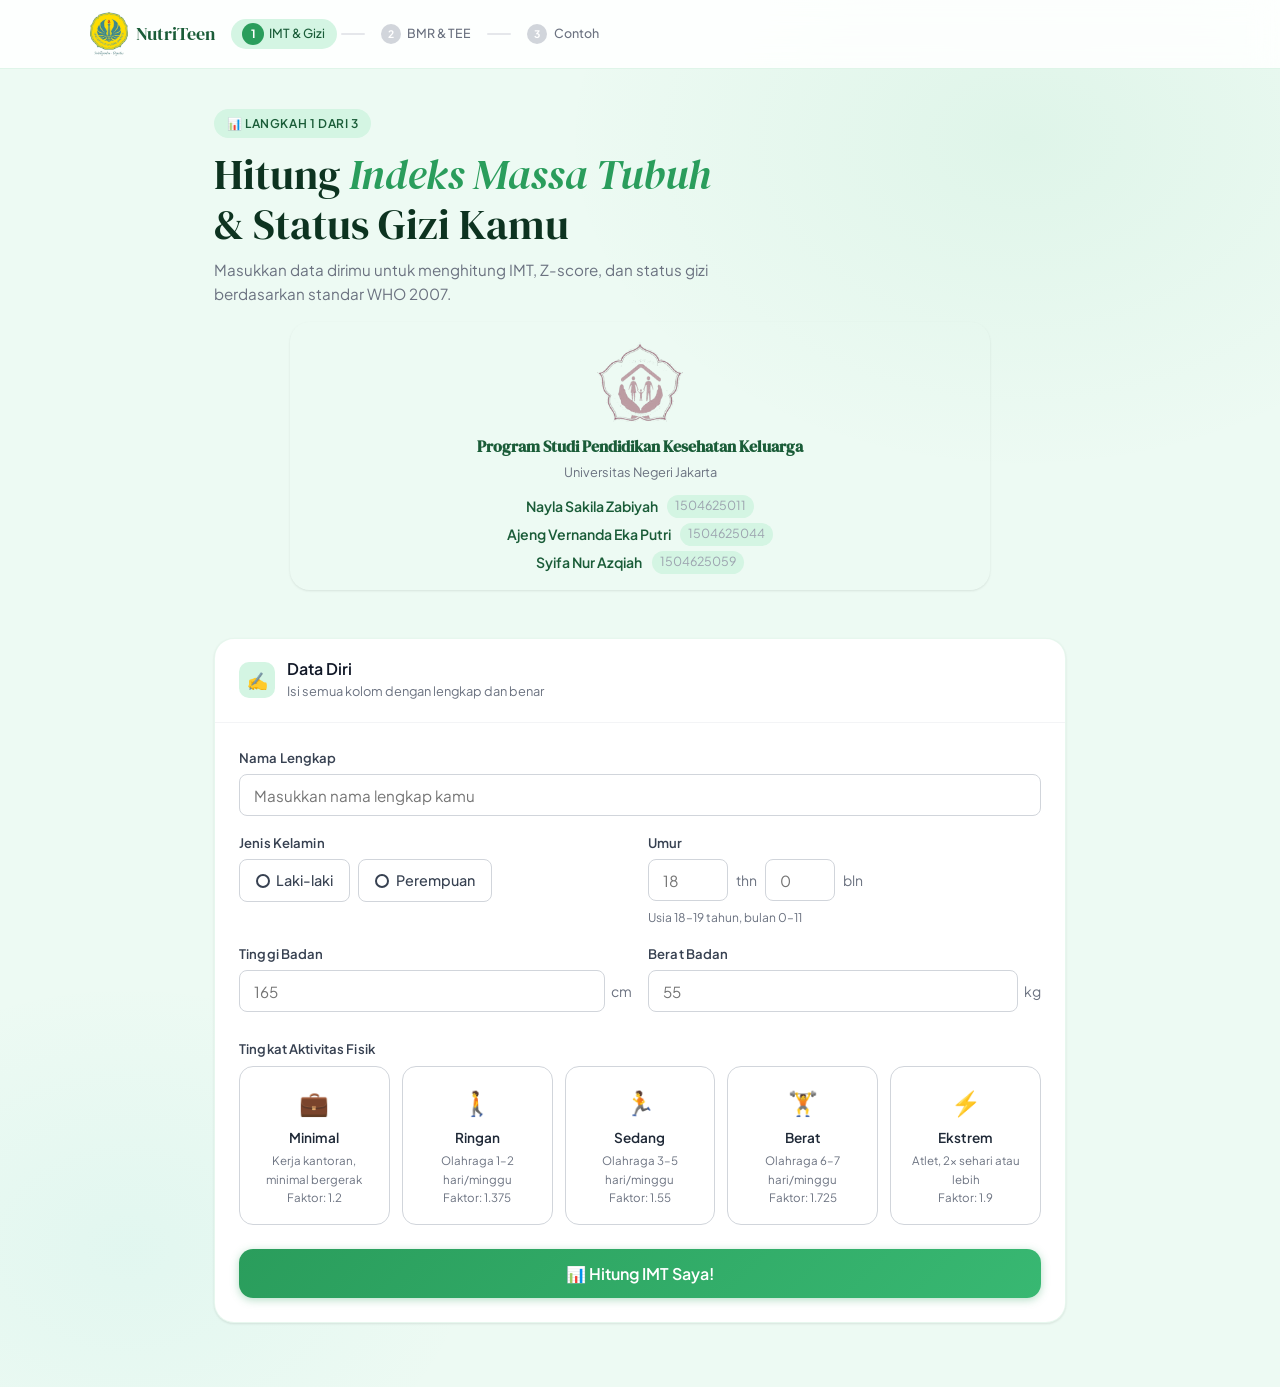
==== commit d7729838: "Fix TEE Classification" ====
--- a/index.html
+++ b/index.html
@@ -372,7 +372,7 @@
 /* Aktivitas cards */
 .aktivitas-grid {
   display: grid;
-  grid-template-columns: repeat(3, 1fr);
+  grid-template-columns: repeat(5, 1fr);
   gap: 0.75rem;
 }
 .aktivitas-card {
@@ -977,10 +977,16 @@
           <label class="form-label">Tingkat Aktivitas Fisik</label>
           <div class="aktivitas-grid">
             <label class="aktivitas-card">
+              <input type="radio" name="aktivitas" value="minimal">
+              <div class="ak-icon">💼</div>
+              <div class="ak-title">Minimal</div>
+              <div class="ak-desc">Kerja kantoran, minimal bergerak<br>Faktor: 1.2</div>
+            </label>
+            <label class="aktivitas-card">
               <input type="radio" name="aktivitas" value="ringan">
               <div class="ak-icon">🚶</div>
               <div class="ak-title">Ringan</div>
-              <div class="ak-desc">Olahraga 1–3 hari/minggu<br>Faktor: 1.375</div>
+              <div class="ak-desc">Olahraga 1–2 hari/minggu<br>Faktor: 1.375</div>
             </label>
             <label class="aktivitas-card">
               <input type="radio" name="aktivitas" value="sedang">
@@ -993,6 +999,12 @@
               <div class="ak-icon">🏋️</div>
               <div class="ak-title">Berat</div>
               <div class="ak-desc">Olahraga 6–7 hari/minggu<br>Faktor: 1.725</div>
+            </label>
+            <label class="aktivitas-card">
+              <input type="radio" name="aktivitas" value="ekstrem">
+              <div class="ak-icon">⚡</div>
+              <div class="ak-title">Ekstrem</div>
+              <div class="ak-desc">Atlet, 2x sehari atau lebih<br>Faktor: 1.9</div>
             </label>
           </div>
           <span class="form-error" id="err-aktivitas">Pilih tingkat aktivitas fisik.</span>
@@ -1730,7 +1742,7 @@
 
   // 1. Hasil IMT
   document.getElementById('hasilIMT').textContent  = fmt(imt);
-  document.getElementById('hasilStatus').innerHTML = `${status.emoji} ${status.label}`;
+  document.getElementById('hasilStatus').innerHTML = `${status.emoji} ${status.label} • ${klasif.label}`;
   document.getElementById('ringkasanData').innerHTML =
     `👤 ${nama} &nbsp;|&nbsp; ${jkLabel}<br>` +
     `📅 ${usiaBulanLabel(usiaBln)}<br>` +
@@ -1747,10 +1759,17 @@
     const isMe = (imt >= k.min && imt < k.max);
     const tr   = document.createElement('tr');
     if (isMe) tr.className = 'highlight';
-    const maxLabel = k.max === 999 ? '≥ 27.0' : `< ${k.max}`;
+    let rangeLabel;
+    if (k.max === 999) {
+      rangeLabel = `≥ ${k.min}`;
+    } else if (k.min === 0) {
+      rangeLabel = `< ${k.max}`;
+    } else {
+      rangeLabel = `${k.min} – < ${k.max}`;
+    }
     tr.innerHTML = `
       <td><strong>${k.label}</strong>${isMe ? ' 👈 Kamu' : ''}</td>
-      <td>${k.min === 0 ? '< 17.0' : `${k.min} – ${maxLabel}`}</td>
+      <td>${rangeLabel}</td>
       <td>${k.desc}</td>`;
     tkBody.appendChild(tr);
   });
